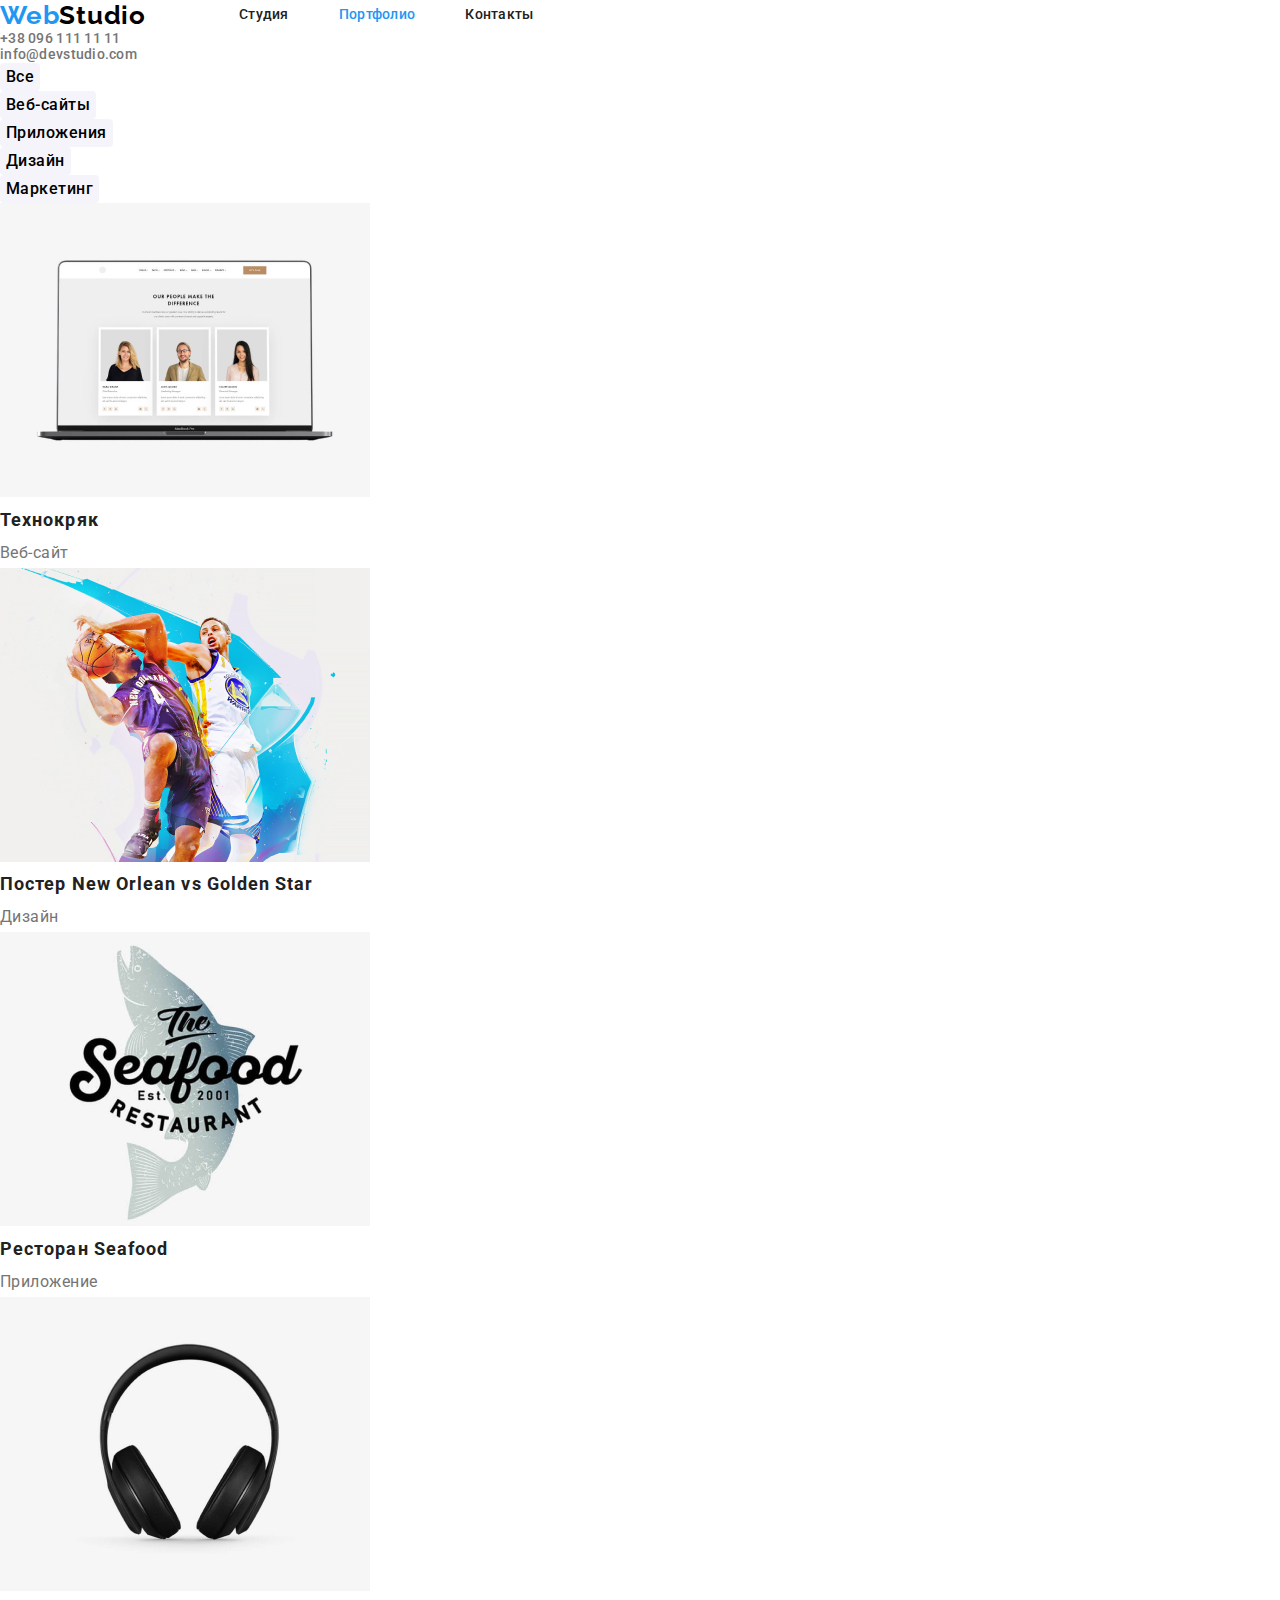
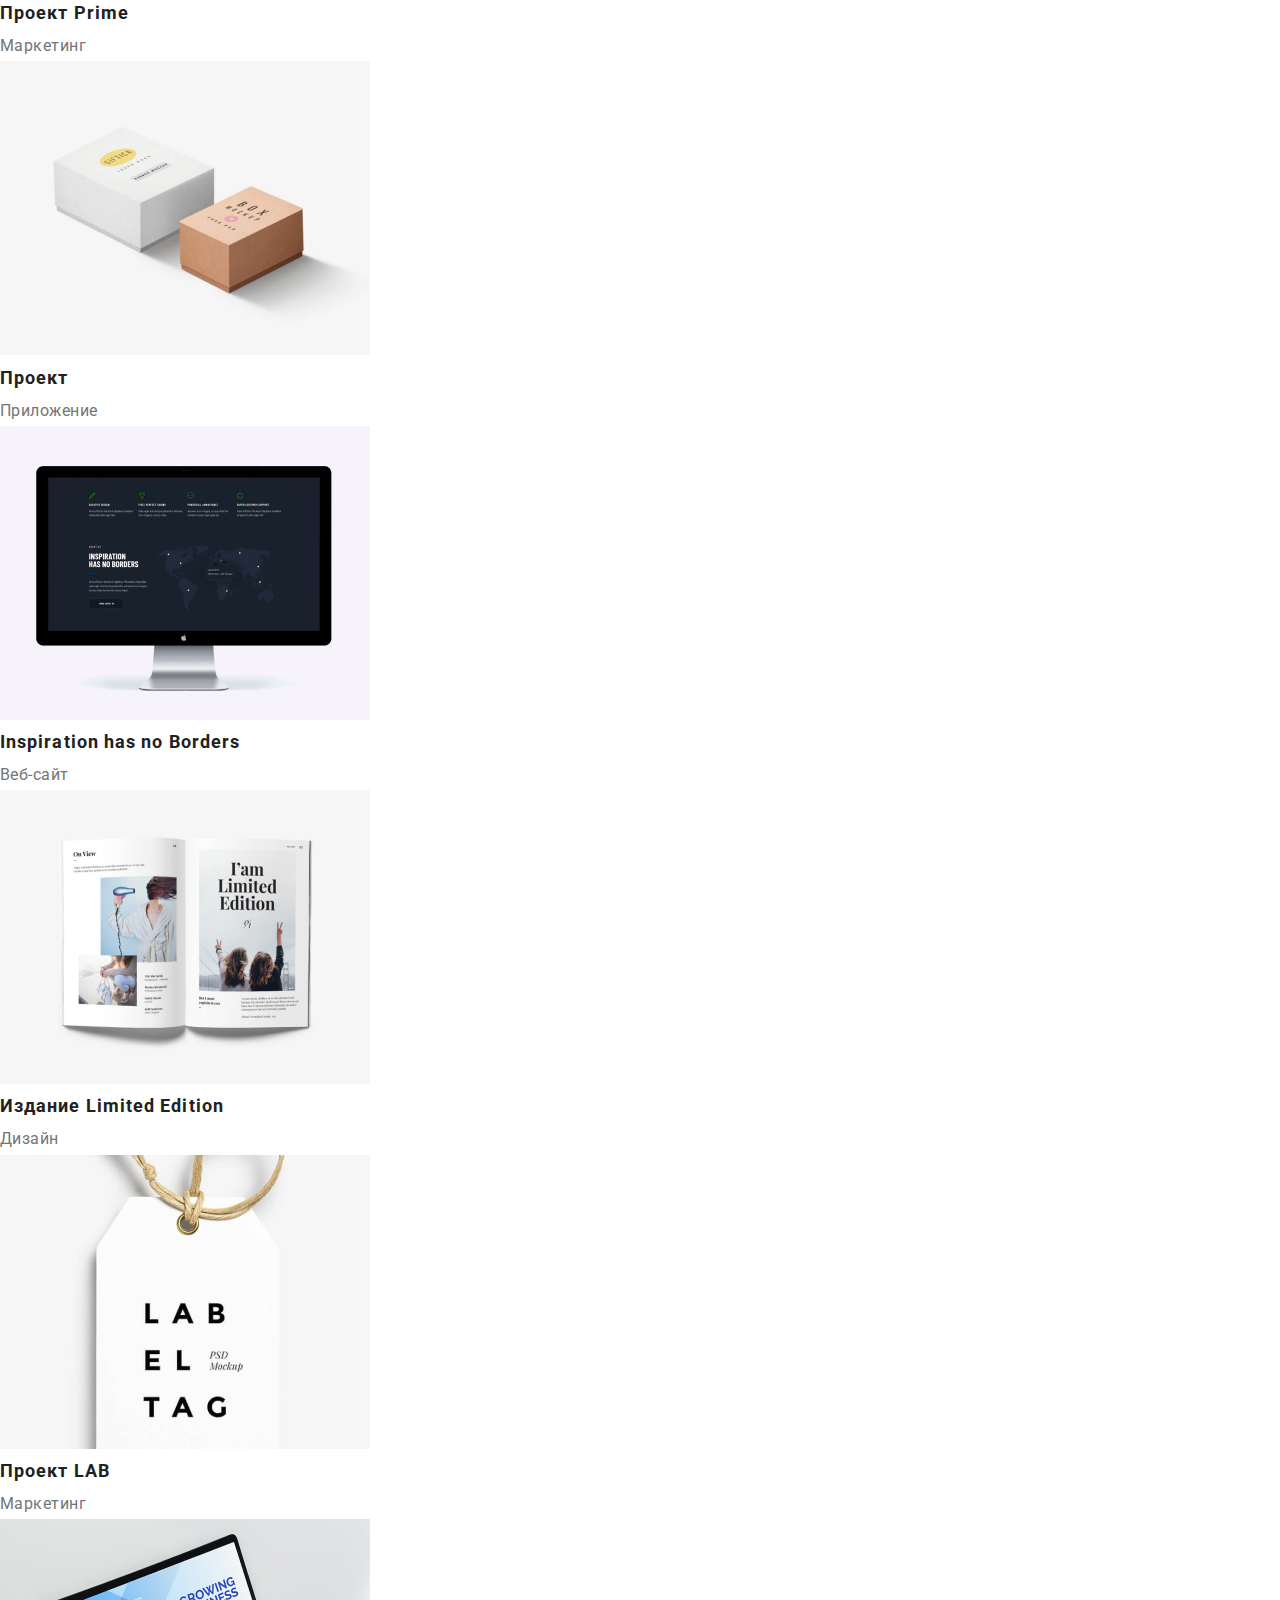
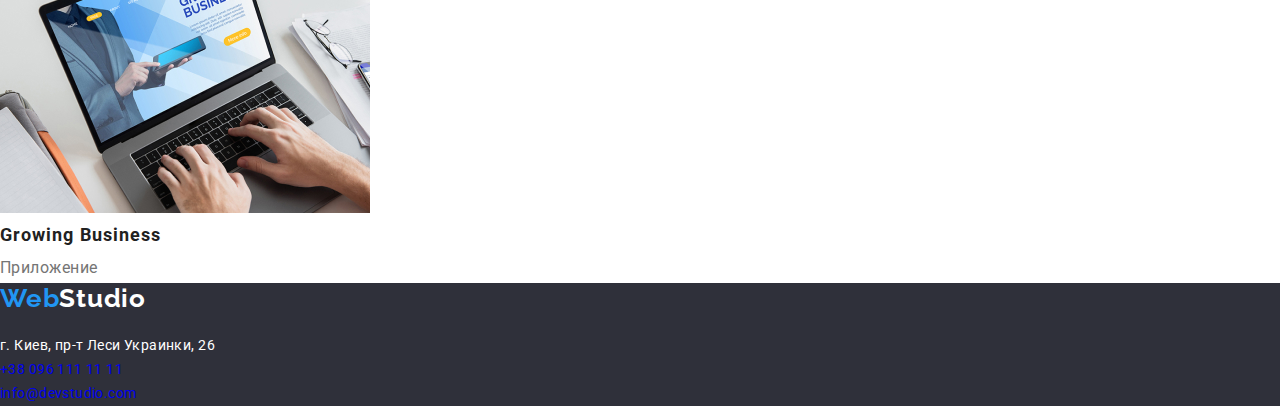
==== portfolio.html @ 04541c27 "copy files from hw-2" ====
<!DOCTYPE html>
<html lang="ru">
  <head>
    <meta charset="UTF-8" />
    <meta http-equiv="X-UA-Compatible" content="IE=edge" />
    <meta name="viewport" content="width=device-width, initial-scale=1.0" />
    <title>Document</title>
    <link rel="preconnect" href="https://fonts.googleapis.com" />
    <link rel="preconnect" href="https://fonts.gstatic.com" crossorigin />
    <link
      href="https://fonts.googleapis.com/css2?family=Raleway:wght@700&family=Roboto:wght@400;500;700;900&display=swap"
      rel="stylesheet"
    />
    <link
      rel="stylesheet"
      href="https://cdnjs.cloudflare.com/ajax/libs/modern-normalize/1.1.0/modern-normalize.css"
    />
    <link rel="stylesheet" href="./css/styles.css" />
  </head>

  <body>
    <!-- header section -->
    <header class="header">
      <nav class="navigation">
        <a class="logo link" lang="en" href="index.html">
          Web<span class="logo-header">Studio</span></a
        >
        <ul class="nav-list list">
          <li class="nav-list-item">
            <a class="nav-list-link link accent" href="./index.html">Студия</a>
          </li>
          <li class="nav-list-item">
            <a class="nav-list-link link accent current" href="./portfolio.html"
              >Портфолио</a
            >
          </li>
          <li class="nav-list-item">
            <a class="nav-list-link link accent" href="">Контакты</a>
          </li>
        </ul>
      </nav>
      <ul class="list">
        <li>
          <a class="contact link accent" href="tel:+380961111111"
            >+38 096 111 11 11</a
          >
        </li>
        <li>
          <a class="contact link accent" href="mailto:info@devstudio.com"
            >info@devstudio.com</a
          >
        </li>
      </ul>
    </header>
    <!-- main content section -->
    <main class="portfolio">
      <!-- Filter section -->
      <section class="portfolio-filter">
        <ul class="filter-list list">
          <li class="filter-item">
            <button class="filter-button" type="button">Все</button>
          </li>
          <li class="filter-item">
            <button class="filter-button" type="button">Веб-сайты</button>
          </li>
          <li class="filter-item">
            <button class="filter-button" type="button">Приложения</button>
          </li>
          <li class="filter-item">
            <button class="filter-button" type="button">Дизайн</button>
          </li>
          <li class="filter-item">
            <button class="filter-button" type="button">Маркетинг</button>
          </li>
        </ul>

        <ul class="portfolio-list list">
          <li class="portfolio-item">
            <img
              class="portfolio-img"
              src="./images/portfolio/technocrack.jpg"
              alt="ноутбук"
              width="370"
              height="294"
            />
            <h3 class="portfolio-name">Технокряк</h3>
            <p class="portfolio-type">Веб-сайт</p>
          </li>
          <li class="portfolio-item">
            <img
              class="portfolio-img"
              src="./images/portfolio/basketball.jpg"
              alt=",баскетболисты"
              width="370"
              height="294"
            />
            <h3 class="portfolio-name">Постер New Orlean vs Golden Star</h3>
            <p class="portfolio-type">Дизайн</p>
          </li>
          <li class="portfolio-item">
            <img
              class="portfolio-img"
              src="./images/portfolio/seafood.jpg"
              alt="логотип seafood"
              width="370"
              height="294"
            />
            <h3 class="portfolio-name">Ресторан Seafood</h3>
            <p class="portfolio-type">Приложение</p>
          </li>
          <li class="portfolio-item">
            <img
              class="portfolio-img"
              src="./images/portfolio/prime.jpg"
              alt="наушники"
              width="370"
              height="294"
            />
            <h3 class="portfolio-name">Проект Prime</h3>
            <p class="portfolio-type">Маркетинг</p>
          </li>
          <li class="portfolio-item">
            <img
              class="portfolio-img"
              src="./images/portfolio/boxes.jpg"
              alt="коробки"
              width="370"
              height="294"
            />
            <h3 class="portfolio-name">Проект</h3>
            <p class="portfolio-type">Приложение</p>
          </li>
          <li class="portfolio-item">
            <img
              class="portfolio-img"
              src="./images/portfolio/no_bodrers_site.jpg"
              alt="персональный компьютер"
              width="370"
              height="294"
            />
            <h3 class="portfolio-name">Inspiration has no Borders</h3>
            <p class="portfolio-type">Веб-сайт</p>
          </li>
          <li class="portfolio-item">
            <img
              class="portfolio-img"
              src="./images/portfolio/limited_edition.jpg"
              alt="книга"
              width="370"
              height="294"
            />
            <h3 class="portfolio-name">Издание Limited Edition</h3>
            <p class="portfolio-type">Дизайн</p>
          </li>
          <li class="portfolio-item">
            <img
              class="portfolio-img"
              src="./images/portfolio/lablel_tag.jpg"
              alt="этикетка"
              width="370"
              height="294"
            />
            <h3 class="portfolio-name">Проект LAB</h3>
            <p class="portfolio-type">Маркетинг</p>
          </li>
          <li class="portfolio-item">
            <img
              class="portfolio-img"
              src="./images/portfolio/growing_business.jpg"
              alt="ноутбук"
              width="370"
              height="294"
            />
            <h3 class="portfolio-name">Growing Business</h3>
            <p class="portfolio-type">Приложение</p>
          </li>
        </ul>
      </section>
    </main>
    <!-- footer section -->
    <footer class="footer">
      <address class="address">
        <a class="logo link" lang="en" href="index.html">
          Web<span class="logo-footer">Studio</span>
        </a>
        <p class="description">г. Киев, пр-т Леси Украинки, 26</p>
      </address>
      <ul class="list">
        <li>
          <a
            class="link contact-footer accent description"
            href="tel:+380961111111"
            >+38 096 111 11 11</a
          >
        </li>
        <li>
          <a
            class="link contact-footer accent description"
            lang="en"
            href="mailto:info@devstudio.com"
            >info@devstudio.com</a
          >
        </li>
      </ul>
    </footer>
  </body>
</html>
---- css/styles.css ----
html {
  box-sizing: border-box;
  width: 1600px;
  margin: auto;
}

*,
*::before,
*::after {
  box-sizing: inherit;
}
:root {
  --primary-font-family: 'Roboto', sans-serif;
  --secondary-font-family: 'Raleway', sans-serif;
  --accent-color: #2196f3;
  --primary-title-color: #212121;
  --secondary-title-color: #ffffff;
  --text-color: #757575;
  --primary-logo-color: #000000;
  --secondary-logo-color: #ffffff;
  --primery-background-color: #ffffff;
  --secondary-background-color: #2f303a;
  --button-hover: #188ce8;
  --secondary-main-bg-color: #f5f4fa;
}

.list {
  list-style: none;
}
.link {
  text-decoration: none;
}

h1,
h2,
h3,
p,
ul {
  margin: 0;
  padding: 0;
}

body {
  font-family: var(--primary-font-family);
  color: var(--primary-title-color);
  margin: 0;
}

/* =====START COMPONENTS===== */

.container {
  width: 1200px;
  padding-right: 15px;
  padding-left: 15px;
  margin: auto;
}

.accent:hover,
.accent:focus {
  color: var(--accent-color);
}

/* .logo-web {
  color: var(--accent-color);
} */

.sabtitle {
  font-weight: 700;
  font-size: 36px;
  line-height: 1.17;
  text-align: center;
  letter-spacing: 0.03em;
  margin-bottom: 50px;
}

.description {
  font-size: 14px;
  line-height: 1.71;
  letter-spacing: 0.03em;
}

/* =====END COMPONENTS===== */

/* ======START HEADER====== */

.header-container {
  display: flex;
  align-items: center;
  /* justify-content: space-between; */
}

.header {
  background-color: var(--primery-background-color);
  font-weight: 500;
  font-size: 14px;
  line-height: 1.14;
  letter-spacing: 0.02em;
}

.navigation {
  display: flex;
  align-items: center;
}

.logo {
  font-family: var(--secondary-font-family);
  font-weight: 700;
  font-size: 26px;
  line-height: 1.19;
  letter-spacing: 0.03em;
  color: var(--accent-color);
}
.logo-header {
  color: var(--primary-logo-color);
  margin-right: 93px;
}

.nav-list {
  display: flex;
  margin-bottom: 0;
}

.nav-list-item {
  margin-right: 50px;
}

.nav-list-item:last-child {
  margin-right: 0;
}

.nav-list-link {
  color: var(--primary-title-color);
}

.nav-list-link.current {
  color: var(--accent-color);
}

.contacts {
  margin-left: auto;
  display: flex;
  margin-bottom: 0;
  padding-top: 32px;
  padding-bottom: 32px;
  padding-left: 0;
}

.contact-item {
  margin-right: 50px;
}

.contact-item:last-child {
  margin-right: 0;
}

.contact {
  color: var(--text-color);
}

/* ======END HEADER====== */

.main-section {
  background-color: var(--primery-background-color);
}

/* ======START HERO====== */

.hero {
  background-color: var(--secondary-background-color);
  text-align: center;
}

.hero-container {
  margin: auto;
  padding-top: 200px;
  padding-bottom: 200px;
}

.main-title {
  margin-bottom: 30px;
  color: var(--secondary-title-color);
  font-weight: 900;
  font-size: 44px;
  line-height: 1.36;
  letter-spacing: 0.06em;
  text-transform: uppercase;
}

.button {
  padding: 10px 32px;
  color: var(--secondary-title-color);
  background-color: var(--accent-color);
  border: none;
  border-radius: 4px;
  font-family: var(--primary-font-family);
  font-weight: 700;
  font-size: 16px;
  line-height: 1.88;
  letter-spacing: 0.06em;
  cursor: pointer;
}
.button:hover,
.button:focus {
  background-color: var(--button-hover);
}

/* ======END HERO====== */

/* ======START MAIN FEATURES====== */

.main-features-title {
  margin-bottom: 10px;
  font-weight: 700;
  font-size: 14px;
  line-height: 1.14;
  letter-spacing: 0.03em;
  text-transform: uppercase;
}
.text {
  color: var(--text-color);
  text-align: start;
  width: 270px;
}

/* ======END MAIN FEATURES====== */
.features-list {
  display: flex;
  padding-top: 94px;
  padding-bottom: 94px;
  padding-left: 0;
  margin-bottom: 0;
}

.main-features-item {
  margin-right: 30px;
}

.main-features-item:last-child {
  margin-right: 0;
}

/* ======START WORK PROCESS====== */

.work-process-container {
  padding-bottom: 94px;
}

.work-process-list {
  display: flex;
  text-align: center;
}

.work-process-item {
  margin-right: 30px;
}

.work-process-img {
  display: block;
}
/* ======END WORK PROCESS====== */

/* ======START OUR TEAM====== */

.our-team {
  background-color: var(--secondary-main-bg-color);
}

.our-team-container {
  padding-top: 94px;
  padding-bottom: 94px;
}

.our-team-title {
  margin-bottom: 50px;
}

.employees-list {
  display: flex;
  text-align: center;
  margin-bottom: 0px;
}

.employee {
  margin-right: 30px;
  background-color: var(--primery-background-color);
  border-radius: 0px 0px 4px 4px;
  box-shadow: 0px 1px 3px rgba(0, 0, 0, 0.12), 0px 1px 1px rgba(0, 0, 0, 0.14),
    0px 2px 1px rgba(0, 0, 0, 0.2);
}

.employee:last-child {
  margin-right: 0;
}

.employee-img {
  display: block;
}

.employee .employeee-info-container {
  padding: 30px;
}

.employee-name,
.position {
  font-size: 16px;
  line-height: 1.19;
  letter-spacing: 0.03em;
}

.employee-name {
  font-weight: 500;
  margin-bottom: 10px;
}

.position {
  color: var(--text-color);
  margin-bottom: 0px;
  font-weight: 400;
}
/* ======END OUR TEAM====== */

/* ======START FOOTER====== */

.footer {
  background-color: var(--secondary-background-color);
  color: var(--secondary-title-color);
}

.footer-container {
  padding-top: 60px;
  padding-bottom: 60px;
}

.logo-footer {
  color: var(--secondary-logo-color);
}

.footer .logo {
  display: inline-block;
  margin-bottom: 20px;
}

.address {
  font-style: normal;
}

.address-text {
  margin-bottom: 9px;
}

.contact-footer-item {
  margin-bottom: 9px;
}

.contact-footer-item:last-child {
  margin-bottom: 0;
}

.contact-footer-link {
  color: rgba(255, 255, 255, 0.6);
}

/* ======END FOOTER====== */

/* PORTFOLIO */

.filter-button {
  font-family: var(--primary-font-family);
  background-color: #f5f4fa;
  border: none;
  cursor: pointer;
  font-style: normal;
  font-weight: 500;
  font-size: 16px;
  line-height: 1.63;
  text-align: center;
  letter-spacing: 0.03em;
  border-radius: 4px;
}

.filter-button:hover,
.filter-button:focus {
  background-color: var(--accent-color);
  color: var(--secondary-title-color);
}

.portfolio-name {
  font-weight: 700;
  font-size: 18px;
  line-height: 2;
  letter-spacing: 0.06em;
}
.portfolio-type {
  font-weight: 400;
  font-size: 16px;
  line-height: 1.88;
  letter-spacing: 0.03em;
  color: var(--text-color);
}
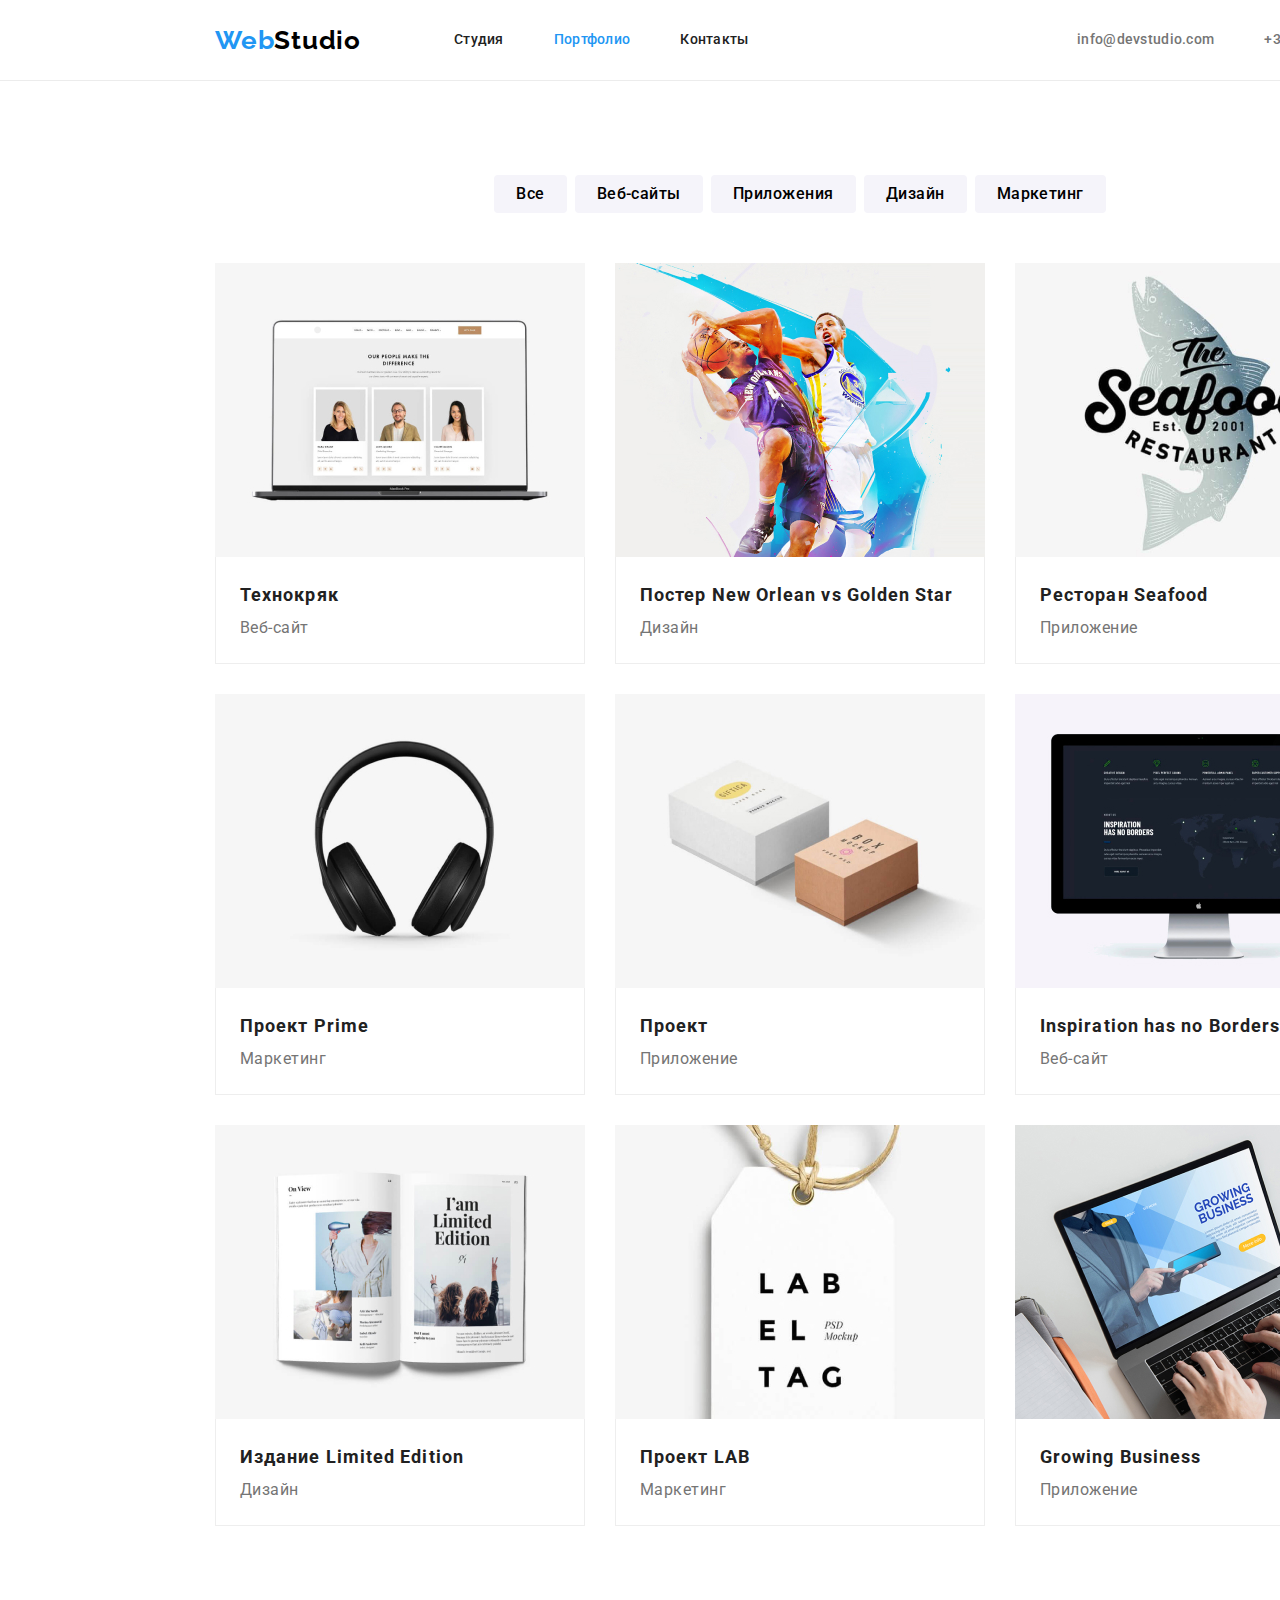
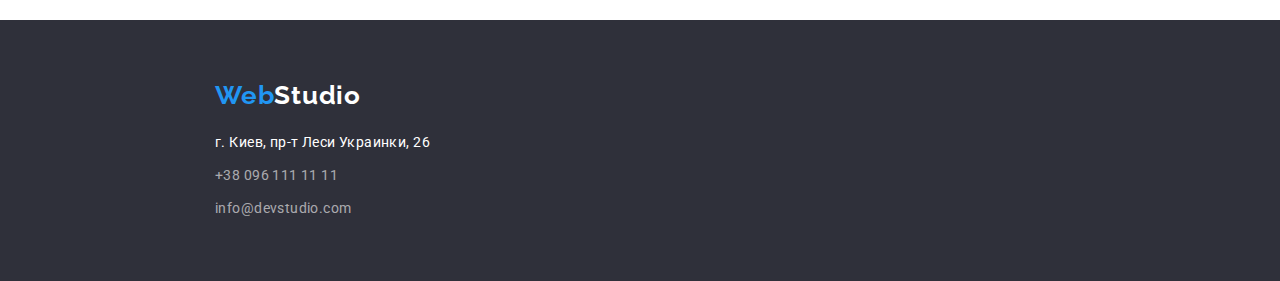
==== commit 09a88fb6: "added styles in portfolio" ====
--- a/portfolio.html
+++ b/portfolio.html
@@ -21,187 +21,219 @@
   <body>
     <!-- header section -->
     <header class="header">
-      <nav class="navigation">
-        <a class="logo link" lang="en" href="index.html">
-          Web<span class="logo-header">Studio</span></a
-        >
-        <ul class="nav-list list">
-          <li class="nav-list-item">
-            <a class="nav-list-link link accent" href="./index.html">Студия</a>
-          </li>
-          <li class="nav-list-item">
-            <a class="nav-list-link link accent current" href="./portfolio.html"
-              >Портфолио</a
+      <div class="header-container container">
+        <nav class="navigation">
+          <a class="logo link" lang="en" href="index.html">
+            Web<span class="logo-header">Studio</span>
+          </a>
+          <ul class="nav-list list">
+            <li class="nav-list-item">
+              <a class="nav-list-link link accent" href="./index.html"
+                >Студия</a
+              >
+            </li>
+            <li class="nav-list-item">
+              <a
+                class="nav-list-link link accent current"
+                href="./portfolio.html"
+                >Портфолио</a
+              >
+            </li>
+            <li class="nav-list-item">
+              <a class="nav-list-link link accent" href="">Контакты</a>
+            </li>
+          </ul>
+        </nav>
+        <ul class="contacts list">
+          <li class="contact-item">
+            <a class="contact-link link accent" href="mailto:info@devstudio.com"
+              >info@devstudio.com</a
             >
           </li>
-          <li class="nav-list-item">
-            <a class="nav-list-link link accent" href="">Контакты</a>
+          <li class="contact-item">
+            <a class="contact-link link accent" href="tel:+380961111111"
+              >+38 096 111 11 11</a
+            >
           </li>
         </ul>
-      </nav>
-      <ul class="list">
-        <li>
-          <a class="contact link accent" href="tel:+380961111111"
-            >+38 096 111 11 11</a
-          >
-        </li>
-        <li>
-          <a class="contact link accent" href="mailto:info@devstudio.com"
-            >info@devstudio.com</a
-          >
-        </li>
-      </ul>
+      </div>
     </header>
     <!-- main content section -->
     <main class="portfolio">
       <!-- Filter section -->
       <section class="portfolio-filter">
-        <ul class="filter-list list">
-          <li class="filter-item">
-            <button class="filter-button" type="button">Все</button>
-          </li>
-          <li class="filter-item">
-            <button class="filter-button" type="button">Веб-сайты</button>
-          </li>
-          <li class="filter-item">
-            <button class="filter-button" type="button">Приложения</button>
-          </li>
-          <li class="filter-item">
-            <button class="filter-button" type="button">Дизайн</button>
-          </li>
-          <li class="filter-item">
-            <button class="filter-button" type="button">Маркетинг</button>
-          </li>
-        </ul>
+        <h1 class="portfolio-main-title visually-hidden">Портфолио</h1>
+        <div class="portfolio-container container">
+          <h2 class="filter-title visually-hidden">Примеры работ</h2>
+          <ul class="filter-list list">
+            <li class="filter-item">
+              <button class="filter-button" type="button">Все</button>
+            </li>
+            <li class="filter-item">
+              <button class="filter-button" type="button">Веб-сайты</button>
+            </li>
+            <li class="filter-item">
+              <button class="filter-button" type="button">Приложения</button>
+            </li>
+            <li class="filter-item">
+              <button class="filter-button" type="button">Дизайн</button>
+            </li>
+            <li class="filter-item">
+              <button class="filter-button" type="button">Маркетинг</button>
+            </li>
+          </ul>
 
-        <ul class="portfolio-list list">
-          <li class="portfolio-item">
-            <img
-              class="portfolio-img"
-              src="./images/portfolio/technocrack.jpg"
-              alt="ноутбук"
-              width="370"
-              height="294"
-            />
-            <h3 class="portfolio-name">Технокряк</h3>
-            <p class="portfolio-type">Веб-сайт</p>
-          </li>
-          <li class="portfolio-item">
-            <img
-              class="portfolio-img"
-              src="./images/portfolio/basketball.jpg"
-              alt=",баскетболисты"
-              width="370"
-              height="294"
-            />
-            <h3 class="portfolio-name">Постер New Orlean vs Golden Star</h3>
-            <p class="portfolio-type">Дизайн</p>
-          </li>
-          <li class="portfolio-item">
-            <img
-              class="portfolio-img"
-              src="./images/portfolio/seafood.jpg"
-              alt="логотип seafood"
-              width="370"
-              height="294"
-            />
-            <h3 class="portfolio-name">Ресторан Seafood</h3>
-            <p class="portfolio-type">Приложение</p>
-          </li>
-          <li class="portfolio-item">
-            <img
-              class="portfolio-img"
-              src="./images/portfolio/prime.jpg"
-              alt="наушники"
-              width="370"
-              height="294"
-            />
-            <h3 class="portfolio-name">Проект Prime</h3>
-            <p class="portfolio-type">Маркетинг</p>
-          </li>
-          <li class="portfolio-item">
-            <img
-              class="portfolio-img"
-              src="./images/portfolio/boxes.jpg"
-              alt="коробки"
-              width="370"
-              height="294"
-            />
-            <h3 class="portfolio-name">Проект</h3>
-            <p class="portfolio-type">Приложение</p>
-          </li>
-          <li class="portfolio-item">
-            <img
-              class="portfolio-img"
-              src="./images/portfolio/no_bodrers_site.jpg"
-              alt="персональный компьютер"
-              width="370"
-              height="294"
-            />
-            <h3 class="portfolio-name">Inspiration has no Borders</h3>
-            <p class="portfolio-type">Веб-сайт</p>
-          </li>
-          <li class="portfolio-item">
-            <img
-              class="portfolio-img"
-              src="./images/portfolio/limited_edition.jpg"
-              alt="книга"
-              width="370"
-              height="294"
-            />
-            <h3 class="portfolio-name">Издание Limited Edition</h3>
-            <p class="portfolio-type">Дизайн</p>
-          </li>
-          <li class="portfolio-item">
-            <img
-              class="portfolio-img"
-              src="./images/portfolio/lablel_tag.jpg"
-              alt="этикетка"
-              width="370"
-              height="294"
-            />
-            <h3 class="portfolio-name">Проект LAB</h3>
-            <p class="portfolio-type">Маркетинг</p>
-          </li>
-          <li class="portfolio-item">
-            <img
-              class="portfolio-img"
-              src="./images/portfolio/growing_business.jpg"
-              alt="ноутбук"
-              width="370"
-              height="294"
-            />
-            <h3 class="portfolio-name">Growing Business</h3>
-            <p class="portfolio-type">Приложение</p>
-          </li>
-        </ul>
+          <ul class="portfolio-list list">
+            <li class="portfolio-item">
+              <img
+                class="portfolio-img"
+                src="./images/portfolio/technocrack.jpg"
+                alt="ноутбук"
+                width="370"
+                height="294"
+              />
+              <div class="portfolio-info">
+                <h3 class="portfolio-name">Технокряк</h3>
+                <p class="portfolio-type">Веб-сайт</p>
+              </div>
+            </li>
+            <li class="portfolio-item">
+              <img
+                class="portfolio-img"
+                src="./images/portfolio/basketball.jpg"
+                alt=",баскетболисты"
+                width="370"
+                height="294"
+              />
+              <div class="portfolio-info">
+                <h3 class="portfolio-name">Постер New Orlean vs Golden Star</h3>
+                <p class="portfolio-type">Дизайн</p>
+              </div>
+            </li>
+            <li class="portfolio-item">
+              <img
+                class="portfolio-img"
+                src="./images/portfolio/seafood.jpg"
+                alt="логотип seafood"
+                width="370"
+                height="294"
+              />
+              <div class="portfolio-info">
+                <h3 class="portfolio-name">Ресторан Seafood</h3>
+                <p class="portfolio-type">Приложение</p>
+              </div>
+            </li>
+            <li class="portfolio-item">
+              <img
+                class="portfolio-img"
+                src="./images/portfolio/prime.jpg"
+                alt="наушники"
+                width="370"
+                height="294"
+              />
+              <div class="portfolio-info">
+                <h3 class="portfolio-name">Проект Prime</h3>
+                <p class="portfolio-type">Маркетинг</p>
+              </div>
+            </li>
+            <li class="portfolio-item">
+              <img
+                class="portfolio-img"
+                src="./images/portfolio/boxes.jpg"
+                alt="коробки"
+                width="370"
+                height="294"
+              />
+              <div class="portfolio-info">
+                <h3 class="portfolio-name">Проект</h3>
+                <p class="portfolio-type">Приложение</p>
+              </div>
+            </li>
+            <li class="portfolio-item">
+              <img
+                class="portfolio-img"
+                src="./images/portfolio/no_bodrers_site.jpg"
+                alt="персональный компьютер"
+                width="370"
+                height="294"
+              />
+              <div class="portfolio-info">
+                <h3 class="portfolio-name">Inspiration has no Borders</h3>
+                <p class="portfolio-type">Веб-сайт</p>
+              </div>
+            </li>
+            <li class="portfolio-item">
+              <img
+                class="portfolio-img"
+                src="./images/portfolio/limited_edition.jpg"
+                alt="книга"
+                width="370"
+                height="294"
+              />
+              <div class="portfolio-info">
+                <h3 class="portfolio-name">Издание Limited Edition</h3>
+                <p class="portfolio-type">Дизайн</p>
+              </div>
+            </li>
+            <li class="portfolio-item">
+              <img
+                class="portfolio-img"
+                src="./images/portfolio/lablel_tag.jpg"
+                alt="этикетка"
+                width="370"
+                height="294"
+              />
+              <div class="portfolio-info">
+                <h3 class="portfolio-name">Проект LAB</h3>
+                <p class="portfolio-type">Маркетинг</p>
+              </div>
+            </li>
+            <li class="portfolio-item">
+              <img
+                class="portfolio-img"
+                src="./images/portfolio/growing_business.jpg"
+                alt="ноутбук"
+                width="370"
+                height="294"
+              />
+              <div class="portfolio-info">
+                <h3 class="portfolio-name">Growing Business</h3>
+                <p class="portfolio-type">Приложение</p>
+              </div>
+            </li>
+          </ul>
+        </div>
       </section>
     </main>
     <!-- footer section -->
     <footer class="footer">
-      <address class="address">
+      <div class="footer-container container">
         <a class="logo link" lang="en" href="index.html">
           Web<span class="logo-footer">Studio</span>
         </a>
-        <p class="description">г. Киев, пр-т Леси Украинки, 26</p>
-      </address>
-      <ul class="list">
-        <li>
-          <a
-            class="link contact-footer accent description"
-            href="tel:+380961111111"
-            >+38 096 111 11 11</a
-          >
-        </li>
-        <li>
-          <a
-            class="link contact-footer accent description"
-            lang="en"
-            href="mailto:info@devstudio.com"
-            >info@devstudio.com</a
-          >
-        </li>
-      </ul>
+        <address class="address">
+          <p class="address-text description">
+            г. Киев, пр-т Леси Украинки, 26
+          </p>
+          <ul class="contact-footer-list list">
+            <li class="contact-footer-item">
+              <a
+                class="contact-footer-link link accent description"
+                href="tel:+380961111111"
+                >+38 096 111 11 11</a
+              >
+            </li>
+            <li class="contact-footer-item">
+              <a
+                class="contact-footer-link link accent description"
+                lang="en"
+                href="mailto:info@devstudio.com"
+                >info@devstudio.com</a
+              >
+            </li>
+          </ul>
+        </address>
+      </div>
     </footer>
   </body>
 </html>
--- a/css/styles.css
+++ b/css/styles.css
@@ -10,8 +10,8 @@
   box-sizing: inherit;
 }
 :root {
-  --primary-font-family: 'Roboto', sans-serif;
-  --secondary-font-family: 'Raleway', sans-serif;
+  --primary-font-family: "Roboto", sans-serif;
+  --secondary-font-family: "Raleway", sans-serif;
   --accent-color: #2196f3;
   --primary-title-color: #212121;
   --secondary-title-color: #ffffff;
@@ -37,22 +37,42 @@
 p,
 ul {
   margin: 0;
+  padding-left: 0;
+}
+
+body {
+  margin: 0;
+
+  color: var(--primary-title-color);
+
+  font-family: var(--primary-font-family);
+}
+
+/* =====START COMPONENTS===== */
+
+.visually-hidden {
+  position: absolute;
+  width: 1px;
+  height: 1px;
+  margin: -1px;
+  border: 0;
   padding: 0;
-}
-
-body {
-  font-family: var(--primary-font-family);
-  color: var(--primary-title-color);
-  margin: 0;
-}
-
-/* =====START COMPONENTS===== */
+  white-space: nowrap;
+  clip-path: inset(100%);
+  clip: rect(0 0 0 0);
+  overflow: hidden;
+}
 
 .container {
   width: 1200px;
+  margin: auto;
   padding-right: 15px;
   padding-left: 15px;
-  margin: auto;
+}
+
+.section {
+  padding-top: 94px;
+  padding-bottom: 94px;
 }
 
 .accent:hover,
@@ -65,12 +85,13 @@
 } */
 
 .sabtitle {
+  margin-bottom: 50px;
+
   font-weight: 700;
   font-size: 36px;
   line-height: 1.17;
   text-align: center;
   letter-spacing: 0.03em;
-  margin-bottom: 50px;
 }
 
 .description {
@@ -86,11 +107,15 @@
 .header-container {
   display: flex;
   align-items: center;
-  /* justify-content: space-between; */
+  padding-top: 25px;
+  padding-bottom: 24px;
 }
 
 .header {
+  border-bottom: 1px solid #ececec;
+
   background-color: var(--primery-background-color);
+
   font-weight: 500;
   font-size: 14px;
   line-height: 1.14;
@@ -103,29 +128,26 @@
 }
 
 .logo {
+  color: var(--accent-color);
+
   font-family: var(--secondary-font-family);
   font-weight: 700;
   font-size: 26px;
   line-height: 1.19;
   letter-spacing: 0.03em;
-  color: var(--accent-color);
 }
 .logo-header {
+  margin-right: 93px;
+
   color: var(--primary-logo-color);
-  margin-right: 93px;
 }
 
 .nav-list {
   display: flex;
-  margin-bottom: 0;
-}
-
-.nav-list-item {
+}
+
+.nav-list-item:not(:last-child) {
   margin-right: 50px;
-}
-
-.nav-list-item:last-child {
-  margin-right: 0;
 }
 
 .nav-list-link {
@@ -137,23 +159,15 @@
 }
 
 .contacts {
+  display: flex;
   margin-left: auto;
-  display: flex;
-  margin-bottom: 0;
-  padding-top: 32px;
-  padding-bottom: 32px;
-  padding-left: 0;
-}
-
-.contact-item {
+}
+
+.contact-item:not(:last-child) {
   margin-right: 50px;
 }
 
-.contact-item:last-child {
-  margin-right: 0;
-}
-
-.contact {
+.contact-link {
   color: var(--text-color);
 }
 
@@ -167,18 +181,19 @@
 
 .hero {
   background-color: var(--secondary-background-color);
+}
+
+.hero-container {
   text-align: center;
-}
-
-.hero-container {
-  margin: auto;
   padding-top: 200px;
   padding-bottom: 200px;
 }
 
 .main-title {
   margin-bottom: 30px;
+
   color: var(--secondary-title-color);
+
   font-weight: 900;
   font-size: 44px;
   line-height: 1.36;
@@ -188,17 +203,22 @@
 
 .button {
   padding: 10px 32px;
+
+  border: none;
+  border-radius: 4px;
+
+  cursor: pointer;
+
   color: var(--secondary-title-color);
   background-color: var(--accent-color);
-  border: none;
-  border-radius: 4px;
+
   font-family: var(--primary-font-family);
   font-weight: 700;
   font-size: 16px;
   line-height: 1.88;
   letter-spacing: 0.06em;
-  cursor: pointer;
-}
+}
+
 .button:hover,
 .button:focus {
   background-color: var(--button-hover);
@@ -208,55 +228,47 @@
 
 /* ======START MAIN FEATURES====== */
 
+.features-list {
+  display: flex;
+  justify-content: space-between;
+}
+
+.main-features-item {
+  width: calc((100% - 90px) / 4);
+  text-align: start;
+}
+
 .main-features-title {
   margin-bottom: 10px;
+
   font-weight: 700;
   font-size: 14px;
   line-height: 1.14;
   letter-spacing: 0.03em;
   text-transform: uppercase;
 }
+
 .text {
   color: var(--text-color);
-  text-align: start;
-  width: 270px;
 }
 
 /* ======END MAIN FEATURES====== */
-.features-list {
-  display: flex;
-  padding-top: 94px;
-  padding-bottom: 94px;
-  padding-left: 0;
-  margin-bottom: 0;
-}
-
-.main-features-item {
-  margin-right: 30px;
-}
-
-.main-features-item:last-child {
-  margin-right: 0;
-}
 
 /* ======START WORK PROCESS====== */
 
 .work-process-container {
-  padding-bottom: 94px;
+  padding-top: 0px;
 }
 
 .work-process-list {
   display: flex;
-  text-align: center;
-}
-
-.work-process-item {
-  margin-right: 30px;
+  justify-content: space-between;
 }
 
 .work-process-img {
   display: block;
 }
+
 /* ======END WORK PROCESS====== */
 
 /* ======START OUR TEAM====== */
@@ -265,39 +277,30 @@
   background-color: var(--secondary-main-bg-color);
 }
 
-.our-team-container {
-  padding-top: 94px;
-  padding-bottom: 94px;
-}
-
 .our-team-title {
   margin-bottom: 50px;
 }
 
 .employees-list {
   display: flex;
-  text-align: center;
-  margin-bottom: 0px;
+  justify-content: space-between;
 }
 
 .employee {
-  margin-right: 30px;
   background-color: var(--primery-background-color);
   border-radius: 0px 0px 4px 4px;
   box-shadow: 0px 1px 3px rgba(0, 0, 0, 0.12), 0px 1px 1px rgba(0, 0, 0, 0.14),
     0px 2px 1px rgba(0, 0, 0, 0.2);
 }
 
-.employee:last-child {
-  margin-right: 0;
-}
-
 .employee-img {
   display: block;
 }
 
-.employee .employeee-info-container {
-  padding: 30px;
+.employeee-info-container {
+  text-align: center;
+  padding-top: 30px;
+  padding-bottom: 30px;
 }
 
 .employee-name,
@@ -364,9 +367,30 @@
 
 /* PORTFOLIO */
 
+.portfolio-container {
+  padding-top: 94px;
+  padding-bottom: 94px;
+}
+
+.filter-list {
+  display: flex;
+  justify-content: center;
+  margin-bottom: 50px;
+}
+
+.filter-item:not(:last-child) {
+  margin-right: 8px;
+}
+
 .filter-button {
+  padding-top: 6px;
+  padding-right: 22px;
+  padding-bottom: 6px;
+  padding-left: 22px;
+
+  background-color: #f5f4fa;
+
   font-family: var(--primary-font-family);
-  background-color: #f5f4fa;
   border: none;
   cursor: pointer;
   font-style: normal;
@@ -384,6 +408,31 @@
   color: var(--secondary-title-color);
 }
 
+.portfolio-list {
+  display: flex;
+  flex-wrap: wrap;
+}
+
+.portfolio-item:not(:nth-child(3n + 3)) {
+  margin-right: 30px;
+}
+
+.portfolio-item:not(:nth-last-child(-n + 3)) {
+  margin-bottom: 30px;
+}
+
+.portfolio-img {
+  display: block;
+}
+
+.portfolio-info {
+  padding: 20px 24px;
+  border: 1px solid #eeeeee;
+  border-top: 0;
+
+  background-color: var(--primery-background-color);
+}
+
 .portfolio-name {
   font-weight: 700;
   font-size: 18px;
@@ -391,9 +440,10 @@
   letter-spacing: 0.06em;
 }
 .portfolio-type {
+  color: var(--text-color);
+
   font-weight: 400;
   font-size: 16px;
   line-height: 1.88;
   letter-spacing: 0.03em;
-  color: var(--text-color);
-}
+}
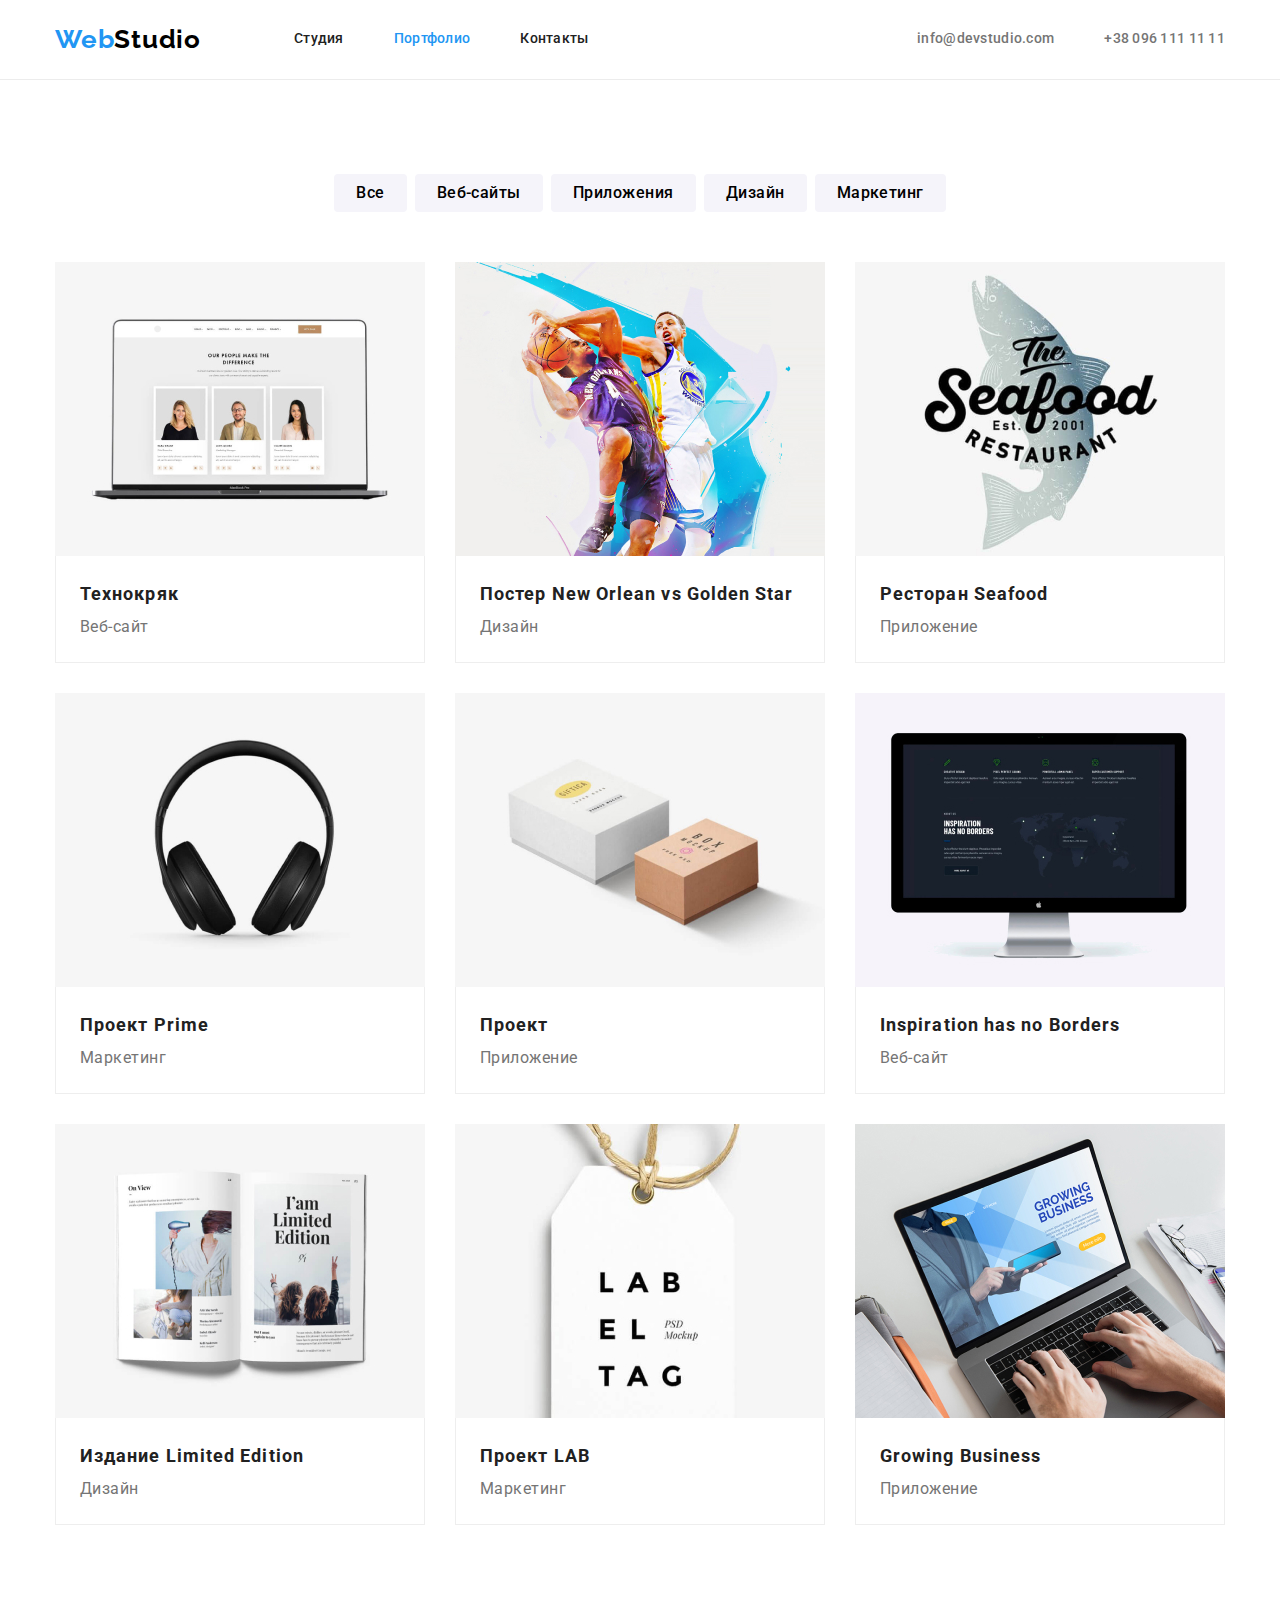
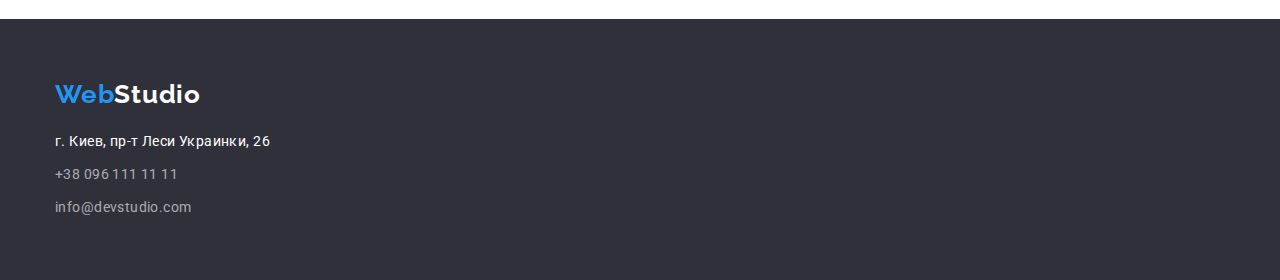
==== commit 71b46d0a: "improved styles" ====
--- a/portfolio.html
+++ b/portfolio.html
@@ -61,7 +61,7 @@
     <!-- main content section -->
     <main class="portfolio">
       <!-- Filter section -->
-      <section class="portfolio-filter">
+      <section class="portfolio-filter section">
         <h1 class="portfolio-main-title visually-hidden">Портфолио</h1>
         <div class="portfolio-container container">
           <h2 class="filter-title visually-hidden">Примеры работ</h2>
--- a/css/styles.css
+++ b/css/styles.css
@@ -1,14 +1,3 @@
-html {
-  box-sizing: border-box;
-  width: 1600px;
-  margin: auto;
-}
-
-*,
-*::before,
-*::after {
-  box-sizing: inherit;
-}
 :root {
   --primary-font-family: "Roboto", sans-serif;
   --secondary-font-family: "Raleway", sans-serif;
@@ -34,9 +23,18 @@
 h1,
 h2,
 h3,
-p,
-ul {
-  margin: 0;
+h4,
+h5,
+h6,
+p {
+  margin-top: 0;
+  margin-bottom: 0;
+}
+
+ul,
+ol {
+  margin-top: 0;
+  margin-bottom: 0;
   padding-left: 0;
 }
 
@@ -65,7 +63,7 @@
 
 .container {
   width: 1200px;
-  margin: auto;
+  margin: 0 auto;
   padding-right: 15px;
   padding-left: 15px;
 }
@@ -79,10 +77,6 @@
 .accent:focus {
   color: var(--accent-color);
 }
-
-/* .logo-web {
-  color: var(--accent-color);
-} */
 
 .sabtitle {
   margin-bottom: 50px;
@@ -104,11 +98,14 @@
 
 /* ======START HEADER====== */
 
+.header {
+  padding-top: 24px;
+  padding-bottom: 24px;
+}
+
 .header-container {
   display: flex;
   align-items: center;
-  padding-top: 25px;
-  padding-bottom: 24px;
 }
 
 .header {
@@ -181,9 +178,6 @@
 
 .hero {
   background-color: var(--secondary-background-color);
-}
-
-.hero-container {
   text-align: center;
   padding-top: 200px;
   padding-bottom: 200px;
@@ -234,8 +228,7 @@
 }
 
 .main-features-item {
-  width: calc((100% - 90px) / 4);
-  text-align: start;
+  flex-basis: calc((100% - 90px) / 4);
 }
 
 .main-features-title {
@@ -256,8 +249,8 @@
 
 /* ======START WORK PROCESS====== */
 
-.work-process-container {
-  padding-top: 0px;
+.work-process {
+  padding-top: 0;
 }
 
 .work-process-list {
@@ -283,10 +276,17 @@
 
 .employees-list {
   display: flex;
-  justify-content: space-between;
+  flex-wrap: wrap;
+  margin-left: -30px;
+  margin-top: -30px;
 }
 
 .employee {
+  flex-basis: calc(100% / 4 - 30px);
+  margin-left: 30px;
+  margin-top: 30px;
+
+  text-align: center;
   background-color: var(--primery-background-color);
   border-radius: 0px 0px 4px 4px;
   box-shadow: 0px 1px 3px rgba(0, 0, 0, 0.12), 0px 1px 1px rgba(0, 0, 0, 0.14),
@@ -298,9 +298,7 @@
 }
 
 .employeee-info-container {
-  text-align: center;
-  padding-top: 30px;
-  padding-bottom: 30px;
+  padding: 30px 32px;
 }
 
 .employee-name,
@@ -317,7 +315,6 @@
 
 .position {
   color: var(--text-color);
-  margin-bottom: 0px;
   font-weight: 400;
 }
 /* ======END OUR TEAM====== */
@@ -325,13 +322,11 @@
 /* ======START FOOTER====== */
 
 .footer {
+  padding-top: 60px;
+  padding-bottom: 60px;
+
   background-color: var(--secondary-background-color);
   color: var(--secondary-title-color);
-}
-
-.footer-container {
-  padding-top: 60px;
-  padding-bottom: 60px;
 }
 
 .logo-footer {
@@ -351,12 +346,8 @@
   margin-bottom: 9px;
 }
 
-.contact-footer-item {
+.contact-footer-item:not(:last-child) {
   margin-bottom: 9px;
-}
-
-.contact-footer-item:last-child {
-  margin-bottom: 0;
 }
 
 .contact-footer-link {
@@ -366,11 +357,6 @@
 /* ======END FOOTER====== */
 
 /* PORTFOLIO */
-
-.portfolio-container {
-  padding-top: 94px;
-  padding-bottom: 94px;
-}
 
 .filter-list {
   display: flex;
@@ -411,14 +397,14 @@
 .portfolio-list {
   display: flex;
   flex-wrap: wrap;
-}
-
-.portfolio-item:not(:nth-child(3n + 3)) {
-  margin-right: 30px;
-}
-
-.portfolio-item:not(:nth-last-child(-n + 3)) {
-  margin-bottom: 30px;
+  margin-left: -30px;
+  margin-top: -30px;
+}
+
+.portfolio-item {
+  flex-basis: calc(100% / 3 - 30px);
+  margin-left: 30px;
+  margin-top: 30px;
 }
 
 .portfolio-img {
